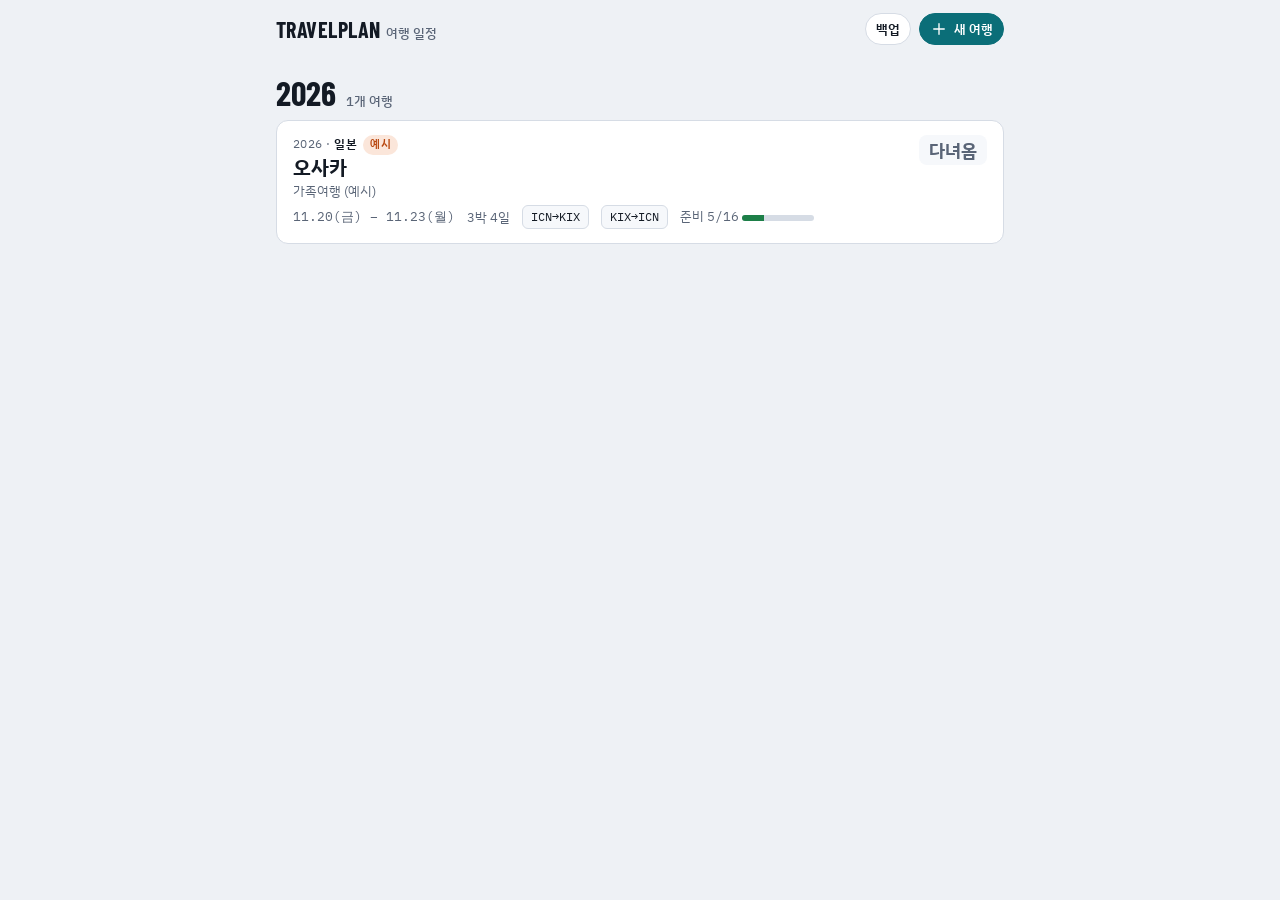
==== index.html @ d69949cb "여행 일정 웹앱 첫 버전 추가 - 여행별 연도·나라·여행지 구분, 연도별 목록과 D-day - 일차 요약 띠와 일차별 타임라인 (항공편 자동 배치) - 항공편 입력 시 공항명·터미" ====
<!doctype html>
<html lang="ko">
<head>
<meta charset="utf-8">
<meta name="viewport" content="width=device-width, initial-scale=1, viewport-fit=cover">
<!--APP-HEAD-->
<title>트래블플랜</title>
<meta name="claude:viewport-fit-sides" content="cover">
<link rel="preconnect" href="https://fonts.googleapis.com">
<link rel="preconnect" href="https://fonts.gstatic.com" crossorigin>
<link rel="stylesheet" href="https://fonts.googleapis.com/css2?family=Barlow+Condensed:wght@500;600;700&family=IBM+Plex+Mono:wght@400;500&family=IBM+Plex+Sans+KR:wght@400;500;600;700&display=swap">
<!--/APP-HEAD-->
<!--REPO-ONLY-->
<meta name="theme-color" content="#0B6E78">
<meta name="apple-mobile-web-app-capable" content="yes">
<meta name="mobile-web-app-capable" content="yes">
<meta name="apple-mobile-web-app-status-bar-style" content="default">
<meta name="apple-mobile-web-app-title" content="트래블플랜">
<link rel="manifest" href="manifest.webmanifest">
<link rel="apple-touch-icon" href="icons/apple-touch-icon.png">
<link rel="icon" type="image/png" href="icons/icon-192.png">
<link rel="stylesheet" href="css/style.css">
<!--/REPO-ONLY-->
</head>
<body>
<div id="app"></div>
<div id="sheet-root"></div>
<div id="toast" role="status" aria-live="polite" hidden></div>
<div id="print-root" aria-hidden="true"></div>

<!--REPO-ONLY-->
<script src="vendor/html2pdf.bundle.min.js" defer></script>
<script src="js/airports.js" defer></script>
<script src="js/app.js" defer></script>
<script>
  if ('serviceWorker' in navigator && location.protocol === 'https:') {
    navigator.serviceWorker.register('sw.js').catch(() => {});
  }
</script>
<!--/REPO-ONLY-->
</body>
</html>
---- css/style.css ----
/* 레이아웃: 한 줄 기둥(최대 760px) 위에 일차별 타임라인, 공항 정보는 공항 안내판(검정 바탕 + 노란 글씨) 모양 */
:root {
  --bg: #EEF1F5;
  --surface: #FFFFFF;
  --surface-2: #F6F8FB;
  --ink: #131A24;
  --muted: #5A6577;
  --line: #D6DCE5;
  --accent: #0B6E78;
  --accent-ink: #FFFFFF;
  --accent-soft: #DCEFF0;
  --sign-bg: #16191E;
  --sign-fg: #FFC629;
  --sign-text: #F2F3F5;
  --sign-muted: #A6ADB8;
  --ok: #1D7F48;
  --ok-soft: #DDF1E4;
  --warn: #B8460E;
  --warn-soft: #FBE6DA;
  --shadow: 0 1px 2px rgba(19, 26, 36, .06), 0 4px 14px rgba(19, 26, 36, .06);
  --scrim: rgba(12, 16, 22, .45);

  --font-body: "IBM Plex Sans KR", "Apple SD Gothic Neo", "Malgun Gothic", system-ui, sans-serif;
  --font-display: "Barlow Condensed", "IBM Plex Sans KR", "Apple SD Gothic Neo", sans-serif;
  --font-mono: "IBM Plex Mono", ui-monospace, "SF Mono", Menlo, monospace;

  --r: 12px;
  --r-sm: 8px;
}
@media (prefers-color-scheme: dark) {
  :root:not([data-theme="light"]) {
    --bg: #0E131A;
    --surface: #161D27;
    --surface-2: #1C2430;
    --ink: #E8ECF2;
    --muted: #98A3B4;
    --line: #2A3442;
    --accent: #43B9C3;
    --accent-ink: #062A2E;
    --accent-soft: #123A3F;
    --sign-bg: #07090C;
    --sign-fg: #FFC629;
    --sign-text: #EEF0F3;
    --sign-muted: #9AA2AE;
    --ok: #4CC27E;
    --ok-soft: #133524;
    --warn: #F08A53;
    --warn-soft: #3D2216;
    --shadow: 0 1px 2px rgba(0, 0, 0, .3), 0 4px 14px rgba(0, 0, 0, .25);
    --scrim: rgba(0, 0, 0, .6);
    color-scheme: dark;
  }
}
:root[data-theme="dark"] {
  --bg: #0E131A;
  --surface: #161D27;
  --surface-2: #1C2430;
  --ink: #E8ECF2;
  --muted: #98A3B4;
  --line: #2A3442;
  --accent: #43B9C3;
  --accent-ink: #062A2E;
  --accent-soft: #123A3F;
  --sign-bg: #07090C;
  --sign-fg: #FFC629;
  --sign-text: #EEF0F3;
  --sign-muted: #9AA2AE;
  --ok: #4CC27E;
  --ok-soft: #133524;
  --warn: #F08A53;
  --warn-soft: #3D2216;
  --shadow: 0 1px 2px rgba(0, 0, 0, .3), 0 4px 14px rgba(0, 0, 0, .25);
  --scrim: rgba(0, 0, 0, .6);
  color-scheme: dark;
}

* { box-sizing: border-box; }
html { -webkit-text-size-adjust: 100%; }
body {
  margin: 0;
  background: var(--bg);
  color: var(--ink);
  font: 15px/1.55 var(--font-body);
  -webkit-font-smoothing: antialiased;
}
:root { padding-top: env(safe-area-inset-top, 0px); padding-bottom: env(safe-area-inset-bottom, 0px); }
[hidden] { display: none !important; }
button, input, select, textarea { font: inherit; color: inherit; }
a { color: var(--accent); }
:focus-visible { outline: 2px solid var(--accent); outline-offset: 2px; }
.num { font-family: var(--font-mono); font-variant-numeric: tabular-nums; }

.wrap {
  max-width: 760px;
  margin: 0 auto;
  padding-left: max(16px, env(safe-area-inset-left, 0px));
  padding-right: max(16px, env(safe-area-inset-right, 0px));
  padding-block: 0 48px;
}

/* ───── 상단 바 ───── */
body::before {
  content: ""; position: fixed; inset: 0 0 auto; height: env(safe-area-inset-top, 0px); z-index: 10; background: var(--bg);
}
.topbar {
  position: sticky; top: env(safe-area-inset-top, 0px); z-index: 5;
  background: var(--bg);
  display: flex; align-items: center; gap: 8px;
  padding-block: 12px;
}
.topbar .grow { flex: 1; min-width: 0; }
.brand { font-family: var(--font-display); font-weight: 700; font-size: 22px; letter-spacing: .02em; text-transform: uppercase; }
.brand small { font-family: var(--font-body); font-weight: 500; font-size: 13px; color: var(--muted); text-transform: none; letter-spacing: 0; margin-left: 6px; }

.btn {
  display: inline-flex; align-items: center; justify-content: center; gap: 6px;
  min-height: 40px; padding: 0 14px;
  border-radius: 999px; border: 1px solid var(--line);
  background: var(--surface); color: var(--ink);
  font-weight: 600; font-size: 14px; cursor: pointer; text-decoration: none;
  white-space: nowrap;
}
.btn:hover { border-color: var(--accent); }
.btn.primary { background: var(--accent); color: var(--accent-ink); border-color: var(--accent); }
.btn.ghost { background: transparent; border-color: transparent; }
.btn.danger { color: var(--warn); }
.btn.icon { width: 40px; padding: 0; }
.btn svg { width: 18px; height: 18px; flex: none; }
.btn.sm { min-height: 32px; padding: 0 10px; font-size: 13px; }

/* ───── 여행 목록 ───── */
.year-group { display: grid; gap: 10px; margin-top: 18px; }
.year-head {
  display: flex; align-items: baseline; gap: 10px;
  font-family: var(--font-display); font-size: 34px; font-weight: 700; line-height: 1;
}
.year-head span { font-family: var(--font-body); font-size: 13px; color: var(--muted); font-weight: 500; }
.trip-card {
  display: grid; grid-template-columns: 1fr auto; gap: 4px 12px; align-items: start;
  background: var(--surface); border: 1px solid var(--line); border-radius: var(--r);
  padding: 14px 16px; cursor: pointer; text-align: left; width: 100%;
}
.trip-card:hover { border-color: var(--accent); }
.trip-card .crumb { font-size: 12px; color: var(--muted); letter-spacing: .04em; }
.trip-card .crumb b { color: var(--ink); font-weight: 600; }
.trip-card h3 { margin: 0; font-size: 20px; line-height: 1.3; text-wrap: balance; }
.trip-card .sub { color: var(--muted); font-size: 13px; }
.trip-card .meta { grid-column: 1 / -1; display: flex; flex-wrap: wrap; gap: 6px 12px; align-items: center; font-size: 13px; color: var(--muted); }
.route-chip { font-family: var(--font-mono); font-size: 12px; padding: 2px 8px; border-radius: 6px; background: var(--surface-2); border: 1px solid var(--line); color: var(--ink); }
.mini-bar { width: 72px; height: 6px; border-radius: 3px; background: var(--line); overflow: hidden; display: inline-block; vertical-align: middle; }
.mini-bar i { display: block; height: 100%; background: var(--ok); }

.dchip {
  font-family: var(--font-display); font-weight: 700; font-size: 18px; line-height: 1;
  padding: 6px 10px; border-radius: 8px; background: var(--accent-soft); color: var(--accent); white-space: nowrap;
}
.dchip.now { background: var(--ok-soft); color: var(--ok); }
.dchip.past { background: var(--surface-2); color: var(--muted); }

.example-badge {
  display: inline-block; font-size: 11px; font-weight: 600; letter-spacing: .04em;
  padding: 1px 7px; border-radius: 999px; background: var(--warn-soft); color: var(--warn); vertical-align: middle; margin-left: 6px;
}

.empty {
  border: 1px dashed var(--line); border-radius: var(--r); padding: 20px; text-align: center; color: var(--muted); background: var(--surface);
}

/* ───── 여행 헤더 ───── */
.trip-head { display: grid; grid-template-columns: 1fr auto; gap: 4px 12px; padding-block: 4px 12px; }
.trip-head .crumb { font-size: 13px; color: var(--muted); letter-spacing: .04em; }
.trip-head h1 { margin: 0; font-size: 28px; line-height: 1.2; text-wrap: balance; }
.trip-head .dates { color: var(--muted); font-size: 14px; }
.trip-head .dchip { align-self: start; font-size: 22px; }

.tabs {
  position: sticky; top: calc(env(safe-area-inset-top, 0px) + 64px); z-index: 4;
  display: flex; gap: 4px; padding: 4px; margin-bottom: 14px;
  background: var(--surface); border: 1px solid var(--line); border-radius: 999px;
}
.tabs button {
  flex: 1; min-height: 38px; border: 0; background: transparent; border-radius: 999px; font-weight: 600; font-size: 14px; color: var(--muted); cursor: pointer; white-space: nowrap;
}
.tabs button[aria-selected="true"] { background: var(--accent); color: var(--accent-ink); }
.tabs .count { font-family: var(--font-mono); font-size: 12px; font-weight: 500; margin-left: 2px; }

/* ───── 일차 요약 스트립 ───── */
.day-strip { display: flex; gap: 8px; overflow-x: auto; padding-bottom: 6px; margin-bottom: 8px; scrollbar-width: thin; }
.day-pill {
  flex: none; display: grid; gap: 2px; min-width: 104px; max-width: 150px; text-align: left;
  padding: 8px 10px; border-radius: var(--r-sm); border: 1px solid var(--line); background: var(--surface); cursor: pointer;
}
.day-pill .dn { font-family: var(--font-display); font-weight: 700; font-size: 18px; line-height: 1; }
.day-pill .dd { font-size: 12px; color: var(--muted); }
.day-pill .dt { font-size: 12px; overflow: hidden; text-overflow: ellipsis; white-space: nowrap; }
.day-pill.today { border-color: var(--ok); }
.day-pill .cnt { font-family: var(--font-mono); font-size: 11px; color: var(--muted); }

/* ───── 일차 섹션 & 타임라인 ───── */
.day { margin-top: 18px; scroll-margin-top: 130px; }
.day-head { display: flex; align-items: flex-end; gap: 10px; padding-bottom: 8px; border-bottom: 2px solid var(--ink); }
.day-head .no { font-family: var(--font-display); font-weight: 700; font-size: 40px; line-height: .9; }
.day-head .no small { font-size: 16px; font-weight: 600; margin-left: 2px; }
.day-head .info { flex: 1; min-width: 0; }
.day-head .date { font-size: 13px; color: var(--muted); }
.day-head .title { font-weight: 700; font-size: 16px; line-height: 1.3; cursor: pointer; overflow-wrap: anywhere; }
.day-head .title.placeholder { color: var(--muted); font-weight: 500; }
.today-tag { font-size: 11px; font-weight: 700; color: var(--ok); margin-left: 6px; }

.timeline { list-style: none; margin: 0; padding: 6px 0 0; }
.tl-item { display: grid; grid-template-columns: 54px 22px 1fr; gap: 0 6px; }
.tl-time { padding-top: 12px; text-align: right; font-family: var(--font-mono); font-variant-numeric: tabular-nums; font-size: 13px; font-weight: 500; }
.tl-time small { display: block; color: var(--muted); font-size: 11px; font-weight: 400; }
.tl-rail { position: relative; }
.tl-rail::before { content: ""; position: absolute; left: 50%; top: 0; bottom: 0; width: 2px; margin-left: -1px; background: var(--line); }
.tl-item:first-child .tl-rail::before { top: 16px; }
.tl-item:last-child .tl-rail::before { bottom: calc(100% - 20px); }
.tl-dot {
  position: absolute; left: 50%; top: 14px; width: 12px; height: 12px; margin-left: -6px; border-radius: 50%;
  background: var(--surface); border: 2px solid var(--accent);
}
.tl-item.flight .tl-dot { background: var(--sign-fg); border-color: var(--sign-bg); }
.tl-card {
  min-width: 0; margin: 4px 0; padding: 9px 12px; border-radius: var(--r-sm);
  background: var(--surface); border: 1px solid var(--line); cursor: pointer;
}
.tl-card:hover { border-color: var(--accent); }
.tl-type { display: flex; align-items: center; gap: 5px; font-size: 12px; color: var(--muted); font-weight: 600; letter-spacing: .02em; }
.tl-type svg { width: 14px; height: 14px; }
.tl-title { font-weight: 600; font-size: 15px; line-height: 1.35; overflow-wrap: anywhere; }
.tl-place { font-size: 13px; overflow-wrap: anywhere; }
.tl-place a { text-decoration: none; }
.tl-memo { font-size: 13px; color: var(--muted); white-space: pre-wrap; overflow-wrap: anywhere; }
.tl-cost { font-family: var(--font-mono); font-size: 12px; color: var(--muted); }

/* 타임라인 속 항공편 = 탑승권 띠 */
.tl-card.flight { background: var(--sign-bg); border-color: var(--sign-bg); color: var(--sign-text); }
.tl-card.flight .tl-type { color: var(--sign-fg); }
.fl-route { display: flex; align-items: center; gap: 8px; font-family: var(--font-display); font-weight: 700; font-size: 26px; line-height: 1.05; color: var(--sign-fg); }
.fl-route .arr { font-size: 18px; color: var(--sign-muted); }
.fl-route .t { font-family: var(--font-mono); font-size: 13px; font-weight: 500; color: var(--sign-text); }
.fl-sub { font-size: 12px; color: var(--sign-muted); overflow-wrap: anywhere; }

.add-row { display: flex; gap: 8px; padding: 8px 0 0 82px; }

/* ───── 항공편 탭 ───── */
.flight-card { background: var(--surface); border: 1px solid var(--line); border-radius: var(--r); overflow: hidden; margin-bottom: 18px; box-shadow: var(--shadow); }
.pass { background: var(--sign-bg); color: var(--sign-text); padding: 14px 16px 12px; }
.pass-top { display: flex; align-items: center; gap: 8px; flex-wrap: wrap; font-size: 13px; color: var(--sign-muted); }
.pass-top b { color: var(--sign-fg); font-family: var(--font-mono); font-size: 15px; font-weight: 500; letter-spacing: .04em; }
.pass-top .grow { flex: 1; }
.pass-route { display: grid; grid-template-columns: 1fr auto 1fr; align-items: end; gap: 8px; margin-top: 8px; }
.pass-route .end { min-width: 0; }
.pass-route .end.right { text-align: right; }
.pass-route .code { font-family: var(--font-display); font-weight: 700; font-size: 48px; line-height: .9; color: var(--sign-fg); letter-spacing: .02em; }
.pass-route .nm { font-size: 12px; color: var(--sign-muted); overflow-wrap: anywhere; }
.pass-route .tm { font-family: var(--font-mono); font-size: 17px; font-weight: 500; }
.pass-route .mid { text-align: center; color: var(--sign-muted); font-size: 12px; padding-bottom: 6px; }
.pass-route .mid svg { width: 26px; height: 26px; color: var(--sign-fg); display: block; margin: 0 auto 2px; }
.pass-fields { display: grid; grid-template-columns: repeat(4, minmax(0, 1fr)); gap: 0; border-top: 1px dashed var(--line); background: var(--surface); }
.pass-fields div { padding: 8px 12px; border-right: 1px solid var(--line); min-width: 0; }
.pass-fields div:last-child { border-right: 0; }
.pass-fields dt { font-size: 11px; color: var(--muted); letter-spacing: .06em; }
.pass-fields dd { margin: 0; font-family: var(--font-mono); font-size: 15px; font-weight: 500; overflow-wrap: anywhere; }
.est { font-family: var(--font-body); font-size: 10px; font-weight: 600; color: var(--warn); margin-left: 3px; letter-spacing: 0; }

.airport-pair { display: grid; grid-template-columns: 1fr 1fr; gap: 1px; background: var(--line); }
.ap { background: var(--surface); padding: 12px 14px 14px; min-width: 0; display: grid; gap: 10px; align-content: start; }
.ap-sign { background: var(--sign-bg); color: var(--sign-text); border-radius: var(--r-sm); padding: 10px 12px; display: grid; gap: 2px; }
.ap-sign .lbl { font-size: 11px; letter-spacing: .08em; color: var(--sign-fg); font-weight: 600; }
.ap-sign .nm { font-size: 16px; font-weight: 700; line-height: 1.3; overflow-wrap: anywhere; }
.ap-sign .en { font-size: 12px; color: var(--sign-muted); overflow-wrap: anywhere; }
.ap-sign .tzl { font-size: 12px; color: var(--sign-muted); }
.ap h4 { margin: 0 0 4px; font-size: 12px; letter-spacing: .06em; color: var(--muted); font-weight: 700; }
.ap ul { margin: 0; padding-left: 18px; font-size: 13px; display: grid; gap: 4px; }
.gate-box { border: 1px solid var(--line); border-radius: var(--r-sm); padding: 8px 10px; font-size: 13px; background: var(--surface-2); }
.gate-box .g { font-family: var(--font-display); font-size: 26px; font-weight: 700; line-height: 1; margin-right: 6px; }
.gate-box.warn { border-color: var(--warn); background: var(--warn-soft); }
.park { display: grid; gap: 6px; }
.park-item { display: grid; grid-template-columns: 26px 1fr; gap: 8px; align-items: start; font-size: 13px; }
.park-item .p { width: 26px; height: 26px; border-radius: 5px; background: #1F5FBF; color: #FFFFFF; font-weight: 700; font-family: var(--font-display); font-size: 18px; display: grid; place-items: center; line-height: 1; }
.park-item b { display: block; font-size: 14px; }
.park-item .lk { display: flex; gap: 10px; flex-wrap: wrap; font-size: 12px; }
.links { display: flex; flex-wrap: wrap; gap: 6px; }
.links a { font-size: 12px; padding: 4px 10px; border-radius: 999px; border: 1px solid var(--line); text-decoration: none; color: var(--ink); background: var(--surface); }
.links a:hover { border-color: var(--accent); color: var(--accent); }
.flight-actions { display: flex; gap: 8px; justify-content: flex-end; padding: 8px 12px; border-top: 1px solid var(--line); }
.note-small { font-size: 12px; color: var(--muted); }
.ap-more summary { cursor: pointer; font-size: 13px; font-weight: 700; color: var(--accent); padding: 4px 0; }
.ap-more-body { display: grid; gap: 10px; padding-top: 6px; }

/* ───── 체크리스트 ───── */
.progress-card { background: var(--surface); border: 1px solid var(--line); border-radius: var(--r); padding: 14px 16px; display: grid; gap: 8px; margin-bottom: 14px; }
.progress-card .row { display: flex; align-items: baseline; gap: 10px; }
.progress-card .big { font-family: var(--font-display); font-weight: 700; font-size: 34px; line-height: 1; }
.progress-card .big small { font-size: 18px; color: var(--muted); }
.bar { height: 10px; border-radius: 5px; background: var(--line); overflow: hidden; }
.bar i { display: block; height: 100%; background: var(--ok); transition: width .25s; }
.cat { margin-top: 14px; }
.cat h3 { margin: 0 0 6px; font-size: 13px; color: var(--muted); letter-spacing: .06em; display: flex; gap: 8px; }
.cat h3 .num { font-weight: 400; }
.check-list { list-style: none; margin: 0; padding: 0; background: var(--surface); border: 1px solid var(--line); border-radius: var(--r); }
.check-item { display: grid; grid-template-columns: 44px 1fr auto; align-items: center; border-top: 1px solid var(--line); min-height: 50px; }
.check-item:first-child { border-top: 0; }
.check-item label.box { display: grid; place-items: center; height: 100%; cursor: pointer; }
.check-item input[type=checkbox] { appearance: none; -webkit-appearance: none; width: 24px; height: 24px; border-radius: 7px; border: 2px solid var(--muted); background: var(--surface); display: grid; place-items: center; cursor: pointer; margin: 0; }
.check-item input[type=checkbox]:checked { background: var(--ok); border-color: var(--ok); }
.check-item input[type=checkbox]:checked::after { content: ""; width: 7px; height: 12px; border: solid var(--surface); border-width: 0 3px 3px 0; transform: translateY(-1px) rotate(45deg); }
.check-item .txt { padding: 8px 4px; min-width: 0; cursor: pointer; overflow-wrap: anywhere; }
.check-item.done .txt .t { text-decoration: line-through; color: var(--muted); }
.check-item .due { font-size: 11px; font-family: var(--font-mono); color: var(--muted); }
.check-item .due.over { color: var(--warn); font-weight: 600; }
.check-item .memo { font-size: 12px; color: var(--muted); }
.check-item .del { margin-right: 6px; }
.add-check { display: grid; grid-template-columns: 1fr auto auto auto; gap: 6px; margin-top: 14px; }
.add-check input, .add-check select { min-width: 0; }

/* ───── 폼 / 시트 ───── */
.field { display: grid; gap: 4px; min-width: 0; }
.field > span { font-size: 12px; font-weight: 600; color: var(--muted); letter-spacing: .02em; }
.field .hint { font-size: 12px; color: var(--muted); font-weight: 400; }
input[type=text], input[type=date], input[type=time], input[type=number], select, textarea {
  width: 100%; min-height: 42px; padding: 8px 10px; border-radius: var(--r-sm);
  border: 1px solid var(--line); background: var(--surface); font-size: 16px;
}
textarea { min-height: 72px; resize: vertical; }
input:focus, select:focus, textarea:focus { outline: 2px solid var(--accent); outline-offset: -1px; border-color: var(--accent); }
.grid2 { display: grid; grid-template-columns: 1fr 1fr; gap: 10px; }
.grid3 { display: grid; grid-template-columns: repeat(3, minmax(0, 1fr)); gap: 10px; }
.form { display: grid; gap: 12px; }
.check-inline { display: flex; align-items: center; gap: 8px; font-size: 14px; }
.check-inline input { width: 20px; height: 20px; }
.ap-preview { font-size: 12px; color: var(--muted); min-height: 1.2em; }
.ap-preview b { color: var(--ink); }
.type-pick { display: flex; flex-wrap: wrap; gap: 6px; }
.type-pick label { display: inline-flex; align-items: center; gap: 4px; padding: 6px 10px; border: 1px solid var(--line); border-radius: 999px; font-size: 13px; cursor: pointer; }
.type-pick input { position: absolute; opacity: 0; pointer-events: none; }
.type-pick input:checked + span { color: var(--accent); font-weight: 700; }
.type-pick label:has(input:checked) { border-color: var(--accent); background: var(--accent-soft); }
.type-pick svg { width: 15px; height: 15px; }

.sheet-scrim { position: fixed; inset: 0; background: var(--scrim); z-index: 20; display: flex; align-items: flex-end; justify-content: center; }
.sheet {
  width: 100%; max-width: 620px; max-height: 92vh; overflow: auto;
  background: var(--bg); border-radius: 18px 18px 0 0; box-shadow: var(--shadow);
  padding: 14px max(16px, env(safe-area-inset-right, 0px)) calc(16px + env(safe-area-inset-bottom, 0px)) max(16px, env(safe-area-inset-left, 0px));
}
@media (min-width: 700px) { .sheet-scrim { align-items: center; } .sheet { border-radius: 18px; } }
.sheet-head { display: flex; align-items: center; gap: 8px; margin-bottom: 12px; }
.sheet-head h2 { flex: 1; margin: 0; font-size: 18px; }
.sheet-foot { display: flex; gap: 8px; justify-content: flex-end; margin-top: 16px; flex-wrap: wrap; }
.sheet-foot .left { margin-right: auto; }

#toast {
  position: fixed; left: 50%; transform: translateX(-50%); bottom: calc(20px + env(safe-area-inset-bottom, 0px)); z-index: 30;
  background: var(--ink); color: var(--bg); padding: 10px 16px; border-radius: 999px; font-size: 14px; font-weight: 600; max-width: calc(100% - 32px);
}

.section-title { display: flex; align-items: center; gap: 8px; margin: 6px 0 12px; }
.section-title h2 { flex: 1; margin: 0; font-size: 17px; }
.info-note { font-size: 12px; color: var(--muted); background: var(--surface); border: 1px solid var(--line); border-radius: var(--r-sm); padding: 10px 12px; margin-bottom: 14px; }

@media (max-width: 560px) {
  .airport-pair { grid-template-columns: 1fr; }
  .pass-fields { grid-template-columns: repeat(2, minmax(0, 1fr)); }
  .pass-fields div:nth-child(2) { border-right: 0; }
  .pass-fields div:nth-child(-n+2) { border-bottom: 1px solid var(--line); }
  .pass-route .code { font-size: 40px; }
  .add-check { grid-template-columns: 1fr 1fr; }
  .add-check input[type=text] { grid-column: 1 / -1; }
  .trip-head h1 { font-size: 24px; }
  .tabs button { font-size: 13px; }
}
@media (prefers-reduced-motion: reduce) { * { transition: none !important; scroll-behavior: auto !important; } }

/* ───── PDF / 인쇄용 리포트 (항상 흰 종이) ───── */
#print-root { display: none; }
.report {
  --p-ink: #111827; --p-muted: #5B6472; --p-line: #CBD2DC; --p-soft: #F1F4F8; --p-sign: #16191E; --p-yellow: #FFC629;
  width: auto; max-width: 760px; background: #FFFFFF; color: var(--p-ink); font: 12px/1.5 var(--font-body); padding: 8px 4px;
}
.report h1 { font-size: 24px; margin: 0; }
.report .r-crumb { font-size: 12px; color: var(--p-muted); letter-spacing: .06em; }
.report .r-dates { font-size: 13px; color: var(--p-muted); margin-top: 2px; }
.report h2 { font-size: 15px; margin: 18px 0 6px; padding-bottom: 4px; border-bottom: 2px solid var(--p-ink); }
.report table { width: 100%; border-collapse: collapse; }
.report th, .report td { border-bottom: 1px solid var(--p-line); padding: 5px 6px; text-align: left; vertical-align: top; }
.report th { font-size: 11px; color: var(--p-muted); font-weight: 600; background: var(--p-soft); }
.report td.t { font-family: var(--font-mono); white-space: nowrap; width: 64px; }
.report .r-day-head { display: flex; gap: 10px; align-items: baseline; margin: 14px 0 4px; break-after: avoid; page-break-after: avoid; }
.report .r-day-head b { font-family: var(--font-display); font-size: 20px; }
.report .r-day-head span { color: var(--p-muted); }
.report .r-flight { display: flex; gap: 10px; align-items: center; background: var(--p-sign); color: #FFFFFF; padding: 6px 10px; border-radius: 6px; }
.report .r-flight .c { font-family: var(--font-display); font-weight: 700; font-size: 18px; color: var(--p-yellow); }
.report .r-block { break-inside: avoid; page-break-inside: avoid; }
.report .r-ap { border: 1px solid var(--p-line); border-radius: 6px; padding: 8px 10px; margin-bottom: 8px; }
.report .r-ap b { font-size: 13px; }
.report .r-ap ul { margin: 4px 0 0; padding-left: 16px; }
.report .r-check { display: grid; grid-template-columns: 1fr 1fr; gap: 2px 16px; }
.report .r-check div { display: flex; gap: 6px; }
.report .r-check .bx { font-family: var(--font-mono); }
.report .r-foot { margin-top: 18px; font-size: 10px; color: var(--p-muted); }
.report tr { break-inside: avoid; page-break-inside: avoid; }

@media print {
  @page { size: A4; margin: 12mm; }
  body { background: #FFFFFF; }
  body::before { display: none; }
  #app, #sheet-root, #toast { display: none !important; }
  #print-root { display: block !important; }
  .report { width: auto; }
}
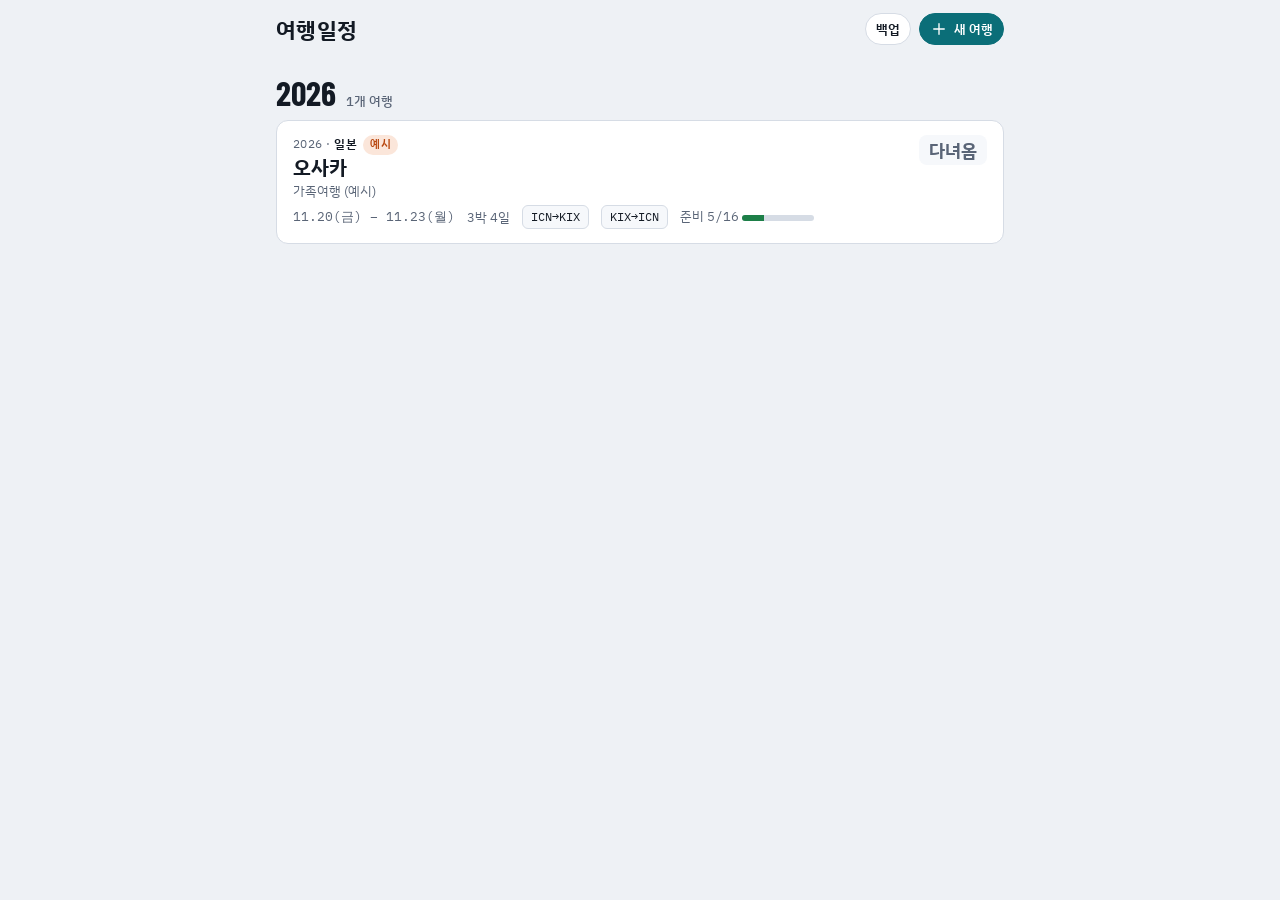
==== commit c6deaa5a: "앱 이름을 '여행일정'으로 변경 홈 화면 아이콘 이름, 브라우저 제목, 앱 상단 이름, PDF 하단 문구, 백업 파일 이름을 모두 한글 '여행일정'으로 바꿈  Co-Authored" ====
--- a/index.html
+++ b/index.html
@@ -4,7 +4,7 @@
 <meta charset="utf-8">
 <meta name="viewport" content="width=device-width, initial-scale=1, viewport-fit=cover">
 <!--APP-HEAD-->
-<title>트래블플랜</title>
+<title>여행일정</title>
 <meta name="claude:viewport-fit-sides" content="cover">
 <link rel="preconnect" href="https://fonts.googleapis.com">
 <link rel="preconnect" href="https://fonts.gstatic.com" crossorigin>
@@ -15,7 +15,7 @@
 <meta name="apple-mobile-web-app-capable" content="yes">
 <meta name="mobile-web-app-capable" content="yes">
 <meta name="apple-mobile-web-app-status-bar-style" content="default">
-<meta name="apple-mobile-web-app-title" content="트래블플랜">
+<meta name="apple-mobile-web-app-title" content="여행일정">
 <link rel="manifest" href="manifest.webmanifest">
 <link rel="apple-touch-icon" href="icons/apple-touch-icon.png">
 <link rel="icon" type="image/png" href="icons/icon-192.png">
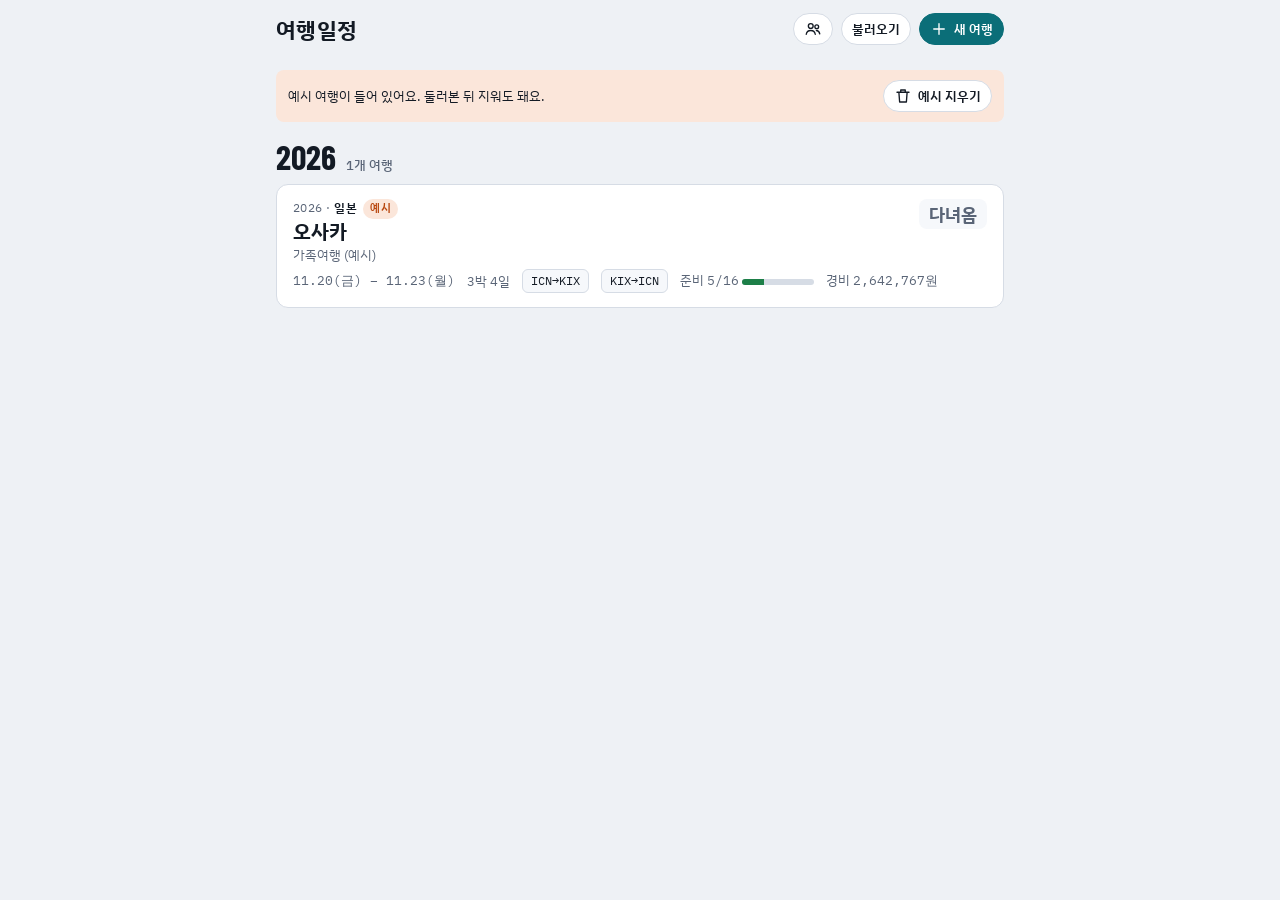
==== commit db2817a7: "가족과 함께 쓰기: 구글 로그인과 Firestore 실시간 동기화 - js/cloud.js: Firebase(compat 12.19.0, vendor/firebase에 포함)를 필" ====
--- a/index.html
+++ b/index.html
@@ -31,6 +31,8 @@
 <!--REPO-ONLY-->
 <script src="vendor/html2pdf.bundle.min.js" defer></script>
 <script src="js/airports.js" defer></script>
+<script src="js/firebase-config.js" defer></script>
+<script src="js/cloud.js" defer></script>
 <script src="js/app.js" defer></script>
 <script>
   if ('serviceWorker' in navigator && location.protocol === 'https:') {
--- a/css/style.css
+++ b/css/style.css
@@ -162,6 +162,20 @@
   padding: 1px 7px; border-radius: 999px; background: var(--warn-soft); color: var(--warn); vertical-align: middle; margin-left: 6px;
 }
 
+.recv-badge {
+  display: inline-block; font-size: 11px; font-weight: 600; letter-spacing: .04em;
+  padding: 1px 7px; border-radius: 999px; background: var(--accent-soft); color: var(--accent); vertical-align: middle; margin-left: 6px;
+}
+.shared-banner {
+  display: grid; gap: 4px; justify-items: start; margin-bottom: 12px; padding: 10px 12px;
+  border-radius: var(--r-sm); border: 1px solid var(--accent); background: var(--accent-soft); font-size: 13px;
+}
+.shared-banner > b { color: var(--accent); }
+.sep { border: 0; border-top: 1px solid var(--line); width: 100%; margin: 4px 0; }
+
+.example-note { display: flex; align-items: center; flex-wrap: wrap; gap: 8px 12px; margin-top: 12px; padding: 10px 12px; border-radius: var(--r-sm); background: var(--warn-soft); font-size: 13px; }
+.example-note span { flex: 1; min-width: 0; }
+.btn.danger.armed, .btn.armed { background: var(--warn); border-color: var(--warn); color: var(--surface); }
 .empty {
   border: 1px dashed var(--line); border-radius: var(--r); padding: 20px; text-align: center; color: var(--muted); background: var(--surface);
 }
@@ -177,24 +191,14 @@
   position: sticky; top: calc(env(safe-area-inset-top, 0px) + 64px); z-index: 4;
   display: flex; gap: 4px; padding: 4px; margin-bottom: 14px;
   background: var(--surface); border: 1px solid var(--line); border-radius: 999px;
-}
+  overflow-x: auto; scrollbar-width: none; /* 숫자가 길어져도 화면 밖으로 밀리지 않게 */
+}
+.tabs::-webkit-scrollbar { display: none; }
 .tabs button {
-  flex: 1; min-height: 38px; border: 0; background: transparent; border-radius: 999px; font-weight: 600; font-size: 14px; color: var(--muted); cursor: pointer; white-space: nowrap;
+  flex: 1 0 auto; padding: 0 8px; min-height: 38px; border: 0; background: transparent; border-radius: 999px; font-weight: 600; font-size: 14px; color: var(--muted); cursor: pointer; white-space: nowrap;
 }
 .tabs button[aria-selected="true"] { background: var(--accent); color: var(--accent-ink); }
 .tabs .count { font-family: var(--font-mono); font-size: 12px; font-weight: 500; margin-left: 2px; }
-
-/* ───── 일차 요약 스트립 ───── */
-.day-strip { display: flex; gap: 8px; overflow-x: auto; padding-bottom: 6px; margin-bottom: 8px; scrollbar-width: thin; }
-.day-pill {
-  flex: none; display: grid; gap: 2px; min-width: 104px; max-width: 150px; text-align: left;
-  padding: 8px 10px; border-radius: var(--r-sm); border: 1px solid var(--line); background: var(--surface); cursor: pointer;
-}
-.day-pill .dn { font-family: var(--font-display); font-weight: 700; font-size: 18px; line-height: 1; }
-.day-pill .dd { font-size: 12px; color: var(--muted); }
-.day-pill .dt { font-size: 12px; overflow: hidden; text-overflow: ellipsis; white-space: nowrap; }
-.day-pill.today { border-color: var(--ok); }
-.day-pill .cnt { font-family: var(--font-mono); font-size: 11px; color: var(--muted); }
 
 /* ───── 일차 섹션 & 타임라인 ───── */
 .day { margin-top: 18px; scroll-margin-top: 130px; }
@@ -211,6 +215,25 @@
 .tl-item { display: grid; grid-template-columns: 54px 22px 1fr; gap: 0 6px; }
 .tl-time { padding-top: 12px; text-align: right; font-family: var(--font-mono); font-variant-numeric: tabular-nums; font-size: 13px; font-weight: 500; }
 .tl-time small { display: block; color: var(--muted); font-size: 11px; font-weight: 400; }
+.sel-box { display: block; margin: 8px 0 0 auto; width: 24px; height: 24px; padding: 0; border-radius: 50%; border: 2px solid var(--muted); background: var(--surface); cursor: pointer; position: relative; }
+.sel-box.on { background: var(--accent); border-color: var(--accent); }
+.sel-box.on::after { content: ""; position: absolute; left: 7px; top: 3px; width: 6px; height: 11px; border: solid var(--accent-ink); border-width: 0 2.5px 2.5px 0; transform: rotate(45deg); }
+.tl-item.selected .tl-card { border-color: var(--accent); box-shadow: 0 0 0 3px var(--accent-soft); }
+.move-bar {
+  position: fixed; left: 0; right: 0; bottom: 0; z-index: 15; background: var(--surface); border-top: 1px solid var(--line); box-shadow: 0 -4px 16px rgba(0, 0, 0, .12);
+  padding: 10px max(16px, env(safe-area-inset-right, 0px)) calc(10px + env(safe-area-inset-bottom, 0px)) max(16px, env(safe-area-inset-left, 0px));
+}
+.mb-inner { max-width: 760px; margin: 0 auto; display: grid; grid-template-columns: 1fr auto auto auto; gap: 8px; align-items: center; }
+.mb-info { min-width: 0; display: grid; }
+.mb-info b { font-size: 14px; overflow: hidden; text-overflow: ellipsis; white-space: nowrap; }
+.mb-info span { font-size: 11px; color: var(--muted); }
+.move-bar .btn:disabled { opacity: .35; cursor: default; }
+body.has-move-bar .wrap { padding-bottom: 110px; }
+body.has-move-bar #toast { bottom: calc(90px + env(safe-area-inset-bottom, 0px)); }
+@media (max-width: 480px) {
+  .mb-inner { grid-template-columns: 1fr 1fr auto; }
+  .mb-info { grid-column: 1 / -1; }
+}
 .tl-rail { position: relative; }
 .tl-rail::before { content: ""; position: absolute; left: 50%; top: 0; bottom: 0; width: 2px; margin-left: -1px; background: var(--line); }
 .tl-item:first-child .tl-rail::before { top: 16px; }
@@ -230,6 +253,7 @@
 .tl-title { font-weight: 600; font-size: 15px; line-height: 1.35; overflow-wrap: anywhere; }
 .tl-place { font-size: 13px; overflow-wrap: anywhere; }
 .tl-place a { text-decoration: none; }
+.map-tag { margin-left: 6px; font-size: 11px; color: var(--muted); border: 1px solid var(--line); border-radius: 4px; padding: 0 4px; white-space: nowrap; }
 .tl-memo { font-size: 13px; color: var(--muted); white-space: pre-wrap; overflow-wrap: anywhere; }
 .tl-cost { font-family: var(--font-mono); font-size: 12px; color: var(--muted); }
 
@@ -257,9 +281,12 @@
 .pass-route .tm { font-family: var(--font-mono); font-size: 17px; font-weight: 500; }
 .pass-route .mid { text-align: center; color: var(--sign-muted); font-size: 12px; padding-bottom: 6px; }
 .pass-route .mid svg { width: 26px; height: 26px; color: var(--sign-fg); display: block; margin: 0 auto 2px; }
-.pass-fields { display: grid; grid-template-columns: repeat(4, minmax(0, 1fr)); gap: 0; border-top: 1px dashed var(--line); background: var(--surface); }
-.pass-fields div { padding: 8px 12px; border-right: 1px solid var(--line); min-width: 0; }
-.pass-fields div:last-child { border-right: 0; }
+/* 공항 동선 순서: 터미널 → 발권 카운터 → 게이트 / 좌석 · 예약번호 */
+.pass-fields { display: grid; grid-template-columns: repeat(6, minmax(0, 1fr)); gap: 0; border-top: 1px dashed var(--line); background: var(--surface); margin: 0; }
+.pass-fields div { grid-column: span 2; padding: 8px 12px; border-right: 1px solid var(--line); min-width: 0; }
+.pass-fields div:nth-child(-n+3) { border-bottom: 1px solid var(--line); }
+.pass-fields div:nth-child(n+4) { grid-column: span 3; }
+.pass-fields div:nth-child(3), .pass-fields div:nth-child(5) { border-right: 0; }
 .pass-fields dt { font-size: 11px; color: var(--muted); letter-spacing: .06em; }
 .pass-fields dd { margin: 0; font-family: var(--font-mono); font-size: 15px; font-weight: 500; overflow-wrap: anywhere; }
 .est { font-family: var(--font-body); font-size: 10px; font-weight: 600; color: var(--warn); margin-left: 3px; letter-spacing: 0; }
@@ -274,20 +301,175 @@
 .ap h4 { margin: 0 0 4px; font-size: 12px; letter-spacing: .06em; color: var(--muted); font-weight: 700; }
 .ap ul { margin: 0; padding-left: 18px; font-size: 13px; display: grid; gap: 4px; }
 .gate-box { border: 1px solid var(--line); border-radius: var(--r-sm); padding: 8px 10px; font-size: 13px; background: var(--surface-2); }
+.gate-box .gl { display: block; font-size: 11px; font-weight: 700; letter-spacing: .06em; color: var(--muted); margin-bottom: 2px; }
 .gate-box .g { font-family: var(--font-display); font-size: 26px; font-weight: 700; line-height: 1; margin-right: 6px; }
 .gate-box.warn { border-color: var(--warn); background: var(--warn-soft); }
 .park { display: grid; gap: 6px; }
 .park-item { display: grid; grid-template-columns: 26px 1fr; gap: 8px; align-items: start; font-size: 13px; }
 .park-item .p { width: 26px; height: 26px; border-radius: 5px; background: #1F5FBF; color: #FFFFFF; font-weight: 700; font-family: var(--font-display); font-size: 18px; display: grid; place-items: center; line-height: 1; }
 .park-item b { display: block; font-size: 14px; }
+.ptag { display: inline-block; margin: 2px 0 2px; font-size: 11px; font-weight: 700; padding: 0 6px; border-radius: 4px; background: var(--warn-soft); color: var(--warn); }
+.nav-btns { display: flex; flex-wrap: wrap; align-items: center; gap: 6px; margin-top: 6px; }
+.nav-btns .btn { min-height: 32px; padding: 0 10px; font-size: 13px; }
+.park-other { margin-top: 8px; }
+.park-other summary { cursor: pointer; font-size: 13px; color: var(--accent); font-weight: 600; padding: 4px 0; }
+.park-other .park { padding-top: 6px; }
+.near-tip { font-size: 13px; padding: 6px 10px; border-radius: var(--r-sm); background: var(--accent-soft); margin-bottom: 8px; }
+.near-tip span { color: var(--muted); font-size: 11px; }
+.res-box { margin-top: 8px; font-size: 12px; padding: 8px 10px; border: 1px dashed var(--line); border-radius: var(--r-sm); color: var(--muted); }
+.res-box b { color: var(--ink); margin-right: 4px; }
 .park-item .lk { display: flex; gap: 10px; flex-wrap: wrap; font-size: 12px; }
 .links { display: flex; flex-wrap: wrap; gap: 6px; }
 .links a { font-size: 12px; padding: 4px 10px; border-radius: 999px; border: 1px solid var(--line); text-decoration: none; color: var(--ink); background: var(--surface); }
 .links a:hover { border-color: var(--accent); color: var(--accent); }
+.live { display: grid; gap: 8px; padding: 12px 14px; background: var(--accent-soft); border-top: 1px solid var(--line); }
+.live-head { display: flex; flex-wrap: wrap; align-items: baseline; gap: 4px 8px; }
+.live-head b { color: var(--accent); font-size: 14px; }
+.live-head span { font-size: 12px; color: var(--muted); }
+.live-links { display: flex; flex-wrap: wrap; gap: 6px; }
+.live-links .btn { background: var(--surface); }
 .flight-actions { display: flex; gap: 8px; justify-content: flex-end; padding: 8px 12px; border-top: 1px solid var(--line); }
 .note-small { font-size: 12px; color: var(--muted); }
 .ap-more summary { cursor: pointer; font-size: 13px; font-weight: 700; color: var(--accent); padding: 4px 0; }
 .ap-more-body { display: grid; gap: 10px; padding-top: 6px; }
+
+/* ───── 숙박 ───── */
+.tl-card.stay-card { border-style: dashed; }
+.tl-item.stay .tl-dot { background: var(--accent); }
+.stay-box { background: var(--surface); border: 1px solid var(--line); border-radius: var(--r); overflow: hidden; margin-bottom: 18px; box-shadow: var(--shadow); }
+.stay-top { display: flex; gap: 10px; align-items: flex-start; padding: 14px 16px 10px; }
+.stay-name { flex: 1; min-width: 0; }
+.stay-name .lbl { display: flex; align-items: center; gap: 4px; font-size: 12px; font-weight: 700; color: var(--accent); letter-spacing: .04em; }
+.stay-name .lbl svg { width: 15px; height: 15px; }
+.stay-name h3 { margin: 2px 0 0; font-size: 19px; line-height: 1.3; overflow-wrap: anywhere; }
+.stay-name .addr { font-size: 13px; color: var(--muted); overflow-wrap: anywhere; }
+.nights { font-family: var(--font-display); font-weight: 700; font-size: 22px; line-height: 1; padding: 6px 10px; border-radius: 8px; background: var(--accent-soft); color: var(--accent); white-space: nowrap; }
+.stay-dates { display: grid; grid-template-columns: 1fr 1fr; margin: 0; border-top: 1px dashed var(--line); }
+.stay-dates div { padding: 8px 16px; min-width: 0; }
+.stay-dates div + div { border-left: 1px solid var(--line); }
+.stay-dates dt, .stay-info dt { font-size: 11px; color: var(--muted); letter-spacing: .06em; }
+.stay-dates dd { margin: 0; font-size: 15px; font-weight: 500; }
+.map-wrap { border-top: 1px solid var(--line); background: var(--surface-2); }
+.map-wrap iframe { display: block; width: 100%; max-width: 100%; height: 200px; border: 0; }
+.map-ph { padding: 18px 16px; font-size: 13px; color: var(--muted); text-align: center; }
+.stay-nav { padding: 8px 16px 10px; margin-top: 0; }
+.stay-info { display: grid; grid-template-columns: 1fr 1fr; gap: 6px 16px; margin: 0; padding: 10px 16px; border-top: 1px solid var(--line); }
+.stay-info .wide { grid-column: 1 / -1; }
+.stay-info dd { margin: 0; font-size: 14px; overflow-wrap: anywhere; }
+
+.h2-cost { margin-left: 8px; font-family: var(--font-display); font-size: 20px; font-weight: 700; color: var(--accent); }
+.won-input { position: relative; }
+.won-input input[type=text] { padding-right: 36px; text-align: right; font-family: var(--font-mono); }
+.won-input span { position: absolute; right: 12px; top: 50%; transform: translateY(-50%); color: var(--muted); font-size: 15px; pointer-events: none; }
+.cost-line { display: flex; flex-wrap: wrap; align-items: baseline; gap: 4px 8px; padding: 10px 16px; border-top: 1px solid var(--line); }
+.cost-line span { font-size: 12px; font-weight: 700; color: var(--muted); letter-spacing: .06em; }
+.cost-line b { font-size: 16px; font-weight: 500; }
+.cost-line small { font-size: 12px; color: var(--muted); }
+.cost-line small.miss { color: var(--warn); }
+
+.fl-lookup { display: grid; gap: 8px; margin-top: -4px; }
+.fl-lookup:empty { display: none; }
+.memo-hit { font-size: 13px; padding: 8px 10px; border-radius: var(--r-sm); background: var(--accent-soft); display: flex; flex-wrap: wrap; align-items: center; gap: 4px 8px; }
+.memo-hit b { font-family: var(--font-mono); font-weight: 500; }
+.memo-hit span { color: var(--muted); }
+.look-links { display: flex; flex-wrap: wrap; align-items: center; gap: 6px; font-size: 12px; color: var(--muted); }
+
+.fl-memo { padding: 10px 16px; font-size: 13px; color: var(--muted); border-top: 1px solid var(--line); white-space: pre-wrap; overflow-wrap: anywhere; }
+.fl-more { border-top: 1px solid var(--line); }
+.fl-more > summary { cursor: pointer; padding: 10px 16px; font-size: 13px; font-weight: 600; color: var(--accent); }
+.ap-sugg { display: flex; flex-wrap: wrap; gap: 6px; }
+.ap-sugg:empty { display: none; }
+.ap-pick { min-height: 32px; font-size: 13px; }
+.ap-pick small { color: var(--muted); font-weight: 400; margin-left: 2px; }
+.ap-ok { font-size: 12px; color: var(--ok); font-weight: 600; }
+.ap-none { font-size: 12px; color: var(--muted); }
+
+.short-box { display: grid; gap: 6px; justify-items: start; padding: 10px 12px; border: 1px dashed var(--line); border-radius: var(--r-sm); }
+
+/* ───── 가족 함께 쓰기 ───── */
+.fam-btn { position: relative; }
+.fam-btn.on::after, .fam-btn.err::after { content: ""; position: absolute; top: 4px; right: 4px; width: 8px; height: 8px; border-radius: 50%; background: var(--ok); border: 2px solid var(--surface); }
+.fam-btn.err::after { background: var(--warn); }
+.sync-line { display: inline-flex; align-items: center; gap: 5px; margin-top: 4px; font-size: 12px; color: var(--muted); cursor: pointer; }
+.sync-line svg { width: 15px; height: 15px; }
+.sync-line.ok { color: var(--ok); }
+.sync-line.warn { color: var(--warn); }
+.fam-body { display: grid; gap: 12px; }
+.fam-lead { margin: 0; font-size: 14px; }
+.fam-note { padding: 10px 12px; border-radius: var(--r-sm); background: var(--accent-soft); font-size: 13px; }
+.fam-err { padding: 10px 12px; border-radius: var(--r-sm); background: var(--warn-soft); color: var(--warn); font-size: 13px; font-weight: 600; }
+.fam-me { font-size: 13px; color: var(--muted); overflow-wrap: anywhere; }
+.fam-me b { color: var(--ink); font-weight: 500; }
+.fam-box { display: grid; gap: 8px; padding: 12px; border: 1px solid var(--line); border-radius: var(--r-sm); background: var(--surface); }
+.fam-row { display: flex; gap: 8px; align-items: center; flex-wrap: wrap; }
+.fam-row input { flex: 1; min-width: 0; }
+.fam-title { display: flex; align-items: center; gap: 8px; font-size: 16px; }
+.fam-title svg { width: 20px; height: 20px; color: var(--accent); }
+.fam-title span { font-size: 12px; color: var(--muted); }
+.fam-list { list-style: none; margin: 0; padding: 0; border: 1px solid var(--line); border-radius: var(--r-sm); background: var(--surface); }
+.fam-list li { display: flex; align-items: center; gap: 6px; padding: 8px 10px; border-top: 1px solid var(--line); font-size: 14px; min-height: 44px; }
+.fam-list li:first-child { border-top: 0; }
+.fam-list li span { flex: 1; min-width: 0; overflow-wrap: anywhere; }
+.fam-list em { font-style: normal; font-size: 11px; font-weight: 700; padding: 1px 6px; border-radius: 4px; background: var(--accent-soft); color: var(--accent); }
+.fam-share { display: grid; gap: 10px; padding: 12px; border: 1px solid var(--accent); border-radius: var(--r-sm); background: var(--accent-soft); }
+.fam-on { display: flex; align-items: center; gap: 6px; color: var(--accent); }
+.fam-on svg { width: 18px; height: 18px; }
+.share-divider { font-size: 12px; font-weight: 700; color: var(--muted); letter-spacing: .04em; padding-top: 6px; border-top: 1px solid var(--line); }
+
+/* ───── 경비 ───── */
+.day-move { display: flex; gap: 2px; align-self: center; }
+.day-move .btn { width: 32px; min-height: 32px; border-color: var(--line); background: var(--surface); }
+.day-move .btn:disabled { opacity: .3; cursor: default; }
+.day-spent { text-align: right; display: grid; font-size: 11px; color: var(--muted); line-height: 1.2; }
+.day-spent b { font-size: 14px; color: var(--ink); font-weight: 500; }
+.tl-card { position: relative; }
+.tl-spent { font-size: 13px; font-weight: 500; color: var(--accent); margin-top: 2px; }
+.tl-spent small { color: var(--muted); font-weight: 400; }
+.card-acts { position: absolute; top: 4px; right: 4px; display: flex; gap: 2px; }
+.add-exp { min-height: 28px; padding: 0 8px; font-size: 12px; color: var(--muted); }
+.del-item { min-height: 28px; min-width: 30px; padding: 0 7px; font-size: 12px; color: var(--muted); }
+.del-item svg { width: 14px; height: 14px; }
+.del-item.armed { background: var(--warn); border-color: var(--warn); color: var(--surface); }
+.add-exp svg { width: 14px; height: 14px; }
+.money-hero { background: var(--surface); border: 1px solid var(--line); border-radius: var(--r); padding: 14px 16px; display: grid; gap: 4px; margin-bottom: 14px; }
+.money-hero .lbl { font-size: 12px; color: var(--muted); letter-spacing: .06em; font-weight: 600; }
+.money-hero .big { font-family: var(--font-display); font-weight: 700; font-size: 44px; line-height: 1; letter-spacing: .01em; }
+.money-hero .big small { font-family: var(--font-body); font-size: 18px; font-weight: 600; margin-left: 4px; }
+.money-hero .sub { font-size: 13px; color: var(--muted); }
+.warn-line { font-size: 12px; color: var(--warn); font-weight: 600; }
+.cur-split { display: flex; flex-wrap: wrap; gap: 4px 14px; font-size: 13px; color: var(--muted); padding-top: 6px; border-top: 1px dashed var(--line); margin-top: 4px; }
+.cur-split b { color: var(--ink); font-weight: 500; }
+.rates { margin-bottom: 14px; }
+.rate-list { list-style: none; margin: 0 0 8px; padding: 0; background: var(--surface); border: 1px solid var(--line); border-radius: var(--r); }
+.rate-list li { display: grid; grid-template-columns: 44px 1fr auto auto; gap: 8px; align-items: center; padding: 6px 6px 6px 12px; border-top: 1px solid var(--line); min-height: 46px; }
+.rate-list li:first-child { border-top: 0; }
+.rate-list .rc { font-family: var(--font-mono); font-size: 12px; color: var(--muted); }
+.rate-list .rv { font-size: 15px; font-weight: 500; min-width: 0; }
+.rate-list .rd { font-size: 11px; color: var(--muted); white-space: nowrap; }
+.miss { color: var(--warn); font-weight: 600; }
+.h2s { margin: 0 0 8px; font-size: 17px; }
+.cat-bars { margin-bottom: 14px; display: grid; gap: 6px; }
+.cb-row { display: grid; grid-template-columns: 64px 1fr auto; gap: 10px; align-items: center; font-size: 13px; }
+.cb-track { height: 10px; background: var(--surface-2); border-radius: 5px; overflow: hidden; border: 1px solid var(--line); }
+.cb-track i { display: block; height: 100%; background: var(--accent); border-radius: 0 4px 4px 0; }
+.cb-v { text-align: right; white-space: nowrap; }
+.cb-v small { color: var(--muted); margin-left: 2px; }
+.exp-group { margin-bottom: 12px; }
+.exp-group h3 { display: flex; justify-content: space-between; margin: 0 0 6px; font-size: 13px; color: var(--muted); letter-spacing: .04em; }
+.exp-group h3 .num { color: var(--ink); font-weight: 500; }
+.exp-list { list-style: none; margin: 0; padding: 0; background: var(--surface); border: 1px solid var(--line); border-radius: var(--r); }
+.exp-row { display: grid; grid-template-columns: 1fr auto; gap: 10px; align-items: center; padding: 9px 12px; border-top: 1px solid var(--line); cursor: pointer; }
+.exp-row:first-child { border-top: 0; }
+.ex-main { min-width: 0; }
+.ex-title { font-weight: 600; overflow-wrap: anywhere; }
+.ex-sub { font-size: 12px; color: var(--muted); overflow-wrap: anywhere; }
+.ex-amt { text-align: right; white-space: nowrap; }
+.ex-amt > .num { font-weight: 500; }
+.ex-krw { font-size: 12px; color: var(--muted); }
+.ex-mini { display: flex; justify-content: space-between; font-size: 13px; padding: 4px 0; border-bottom: 1px dashed var(--line); }
+.krw-preview { font-size: 14px; min-height: 1.4em; margin-top: -4px; }
+.krw-preview b { color: var(--accent); font-family: var(--font-mono); font-weight: 500; }
+.krw-preview span { color: var(--muted); font-size: 12px; }
 
 /* ───── 체크리스트 ───── */
 .progress-card { background: var(--surface); border: 1px solid var(--line); border-radius: var(--r); padding: 14px 16px; display: grid; gap: 8px; margin-bottom: 14px; }
@@ -311,15 +493,20 @@
 .check-item .due { font-size: 11px; font-family: var(--font-mono); color: var(--muted); }
 .check-item .due.over { color: var(--warn); font-weight: 600; }
 .check-item .memo { font-size: 12px; color: var(--muted); }
-.check-item .del { margin-right: 6px; }
-.add-check { display: grid; grid-template-columns: 1fr auto auto auto; gap: 6px; margin-top: 14px; }
+.check-acts { display: flex; align-items: center; gap: 2px; margin-right: 6px; }
+.add-cost { min-height: 30px; padding: 0 6px; font-size: 12px; color: var(--muted); }
+.add-cost svg { width: 13px; height: 13px; }
+.check-cost { font-size: 13px; font-weight: 500; color: var(--accent); }
+.check-cost small { color: var(--muted); font-weight: 400; }
+.src-tag { display: inline-block; margin-right: 6px; padding: 0 6px; border-radius: 4px; font-size: 11px; font-weight: 700; background: var(--accent-soft); color: var(--accent); cursor: pointer; }
+.add-check { display: grid; grid-template-columns: 1fr 110px 140px auto; gap: 6px; margin-top: 14px; }
 .add-check input, .add-check select { min-width: 0; }
 
 /* ───── 폼 / 시트 ───── */
 .field { display: grid; gap: 4px; min-width: 0; }
 .field > span { font-size: 12px; font-weight: 600; color: var(--muted); letter-spacing: .02em; }
 .field .hint { font-size: 12px; color: var(--muted); font-weight: 400; }
-input[type=text], input[type=date], input[type=time], input[type=number], select, textarea {
+input[type=text], input[type=email], input[type=date], input[type=time], input[type=number], select, textarea {
   width: 100%; min-height: 42px; padding: 8px 10px; border-radius: var(--r-sm);
   border: 1px solid var(--line); background: var(--surface); font-size: 16px;
 }
@@ -329,7 +516,7 @@
 .grid3 { display: grid; grid-template-columns: repeat(3, minmax(0, 1fr)); gap: 10px; }
 .form { display: grid; gap: 12px; }
 .check-inline { display: flex; align-items: center; gap: 8px; font-size: 14px; }
-.check-inline input { width: 20px; height: 20px; }
+.check-inline input { width: 20px; height: 20px; accent-color: var(--accent); }
 .ap-preview { font-size: 12px; color: var(--muted); min-height: 1.2em; }
 .ap-preview b { color: var(--ink); }
 .type-pick { display: flex; flex-wrap: wrap; gap: 6px; }
@@ -362,12 +549,9 @@
 
 @media (max-width: 560px) {
   .airport-pair { grid-template-columns: 1fr; }
-  .pass-fields { grid-template-columns: repeat(2, minmax(0, 1fr)); }
-  .pass-fields div:nth-child(2) { border-right: 0; }
-  .pass-fields div:nth-child(-n+2) { border-bottom: 1px solid var(--line); }
   .pass-route .code { font-size: 40px; }
-  .add-check { grid-template-columns: 1fr 1fr; }
-  .add-check input[type=text] { grid-column: 1 / -1; }
+  .add-check { grid-template-columns: 96px 1fr auto; }
+  .add-check > input[type=text] { grid-column: 1 / -1; }
   .trip-head h1 { font-size: 24px; }
   .tabs button { font-size: 13px; }
 }
